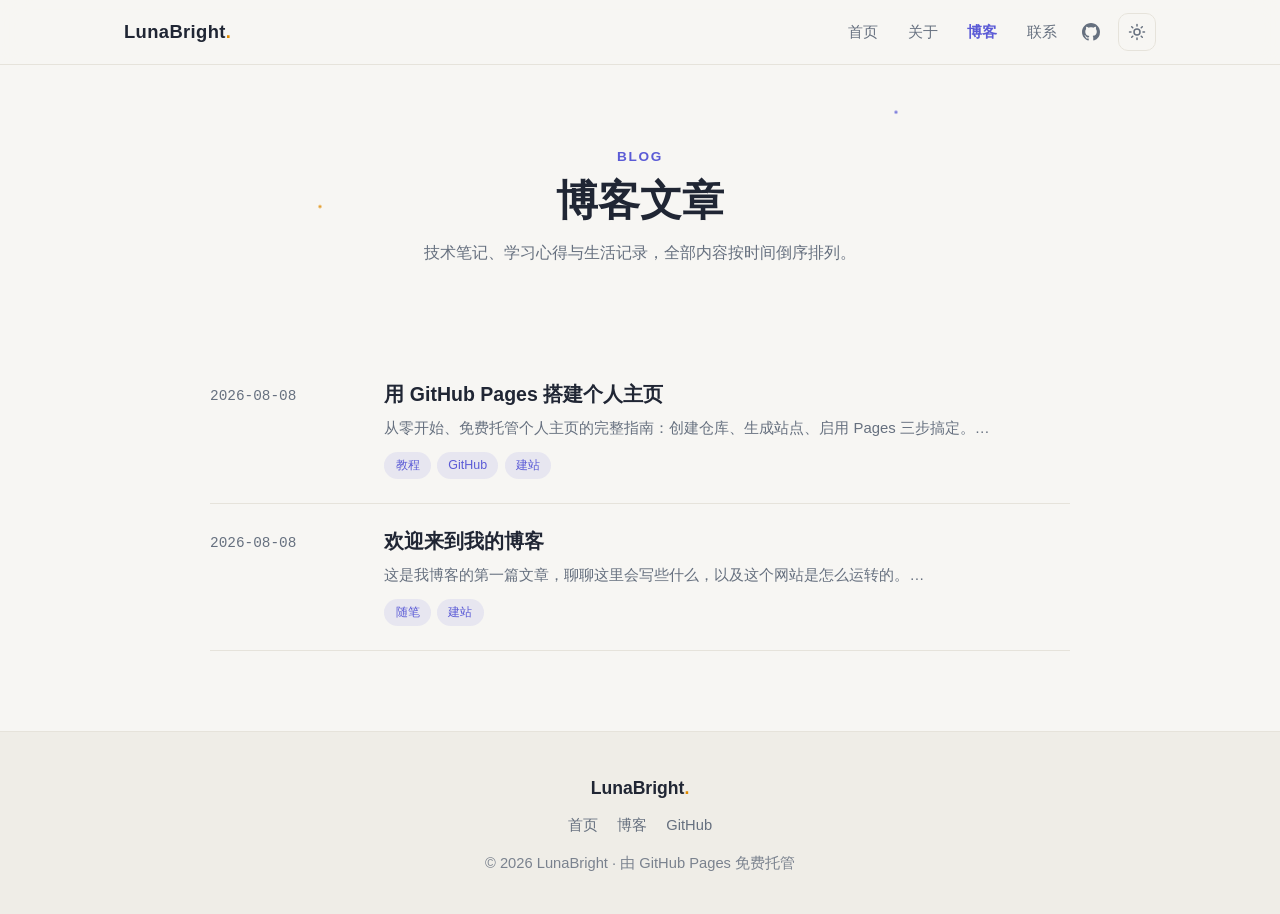
==== blog/index.html @ c41390a8 "搭建个人主页：GitHub Pages 静态站点与 Markdown 博客" ====
<!DOCTYPE html>
<html lang="zh-CN">
<head>
  <meta charset="UTF-8">
  <meta name="viewport" content="width=device-width, initial-scale=1.0">
  <title>博客 · LunaBright</title>
  <meta name="description" content="LunaBright 的博客文章列表">
  <meta property="og:title" content="博客 · LunaBright">
  <meta property="og:description" content="LunaBright 的博客文章列表">
  <meta property="og:type" content="website">
  <link rel="icon" href="../assets/favicon.svg" type="image/svg+xml">
  <link rel="alternate" type="application/atom+xml" title="订阅本站" href="../feed.xml">
  <link rel="stylesheet" href="../assets/css/style.css">
</head>
<body>
  <a class="skip-link" href="#content">跳到主要内容</a>
  <header class="site-nav">
    <nav class="nav-inner" aria-label="主导航">
      <a class="nav-logo" href="../index.html">LunaBright<span class="nav-logo-dot">.</span></a>
      <button class="nav-toggle" aria-label="打开菜单" aria-expanded="false">
        <span></span><span></span><span></span>
      </button>
      <div class="nav-links">
        <a class="nav-link" href="../index.html">首页</a>
        <a class="nav-link" href="../index.html#about">关于</a>
        <a class="nav-link active" href="../blog/index.html">博客</a>
        <a class="nav-link" href="../index.html#contact">联系</a>
        <a class="nav-link nav-icon" href="https://github.com/LunaBright" target="_blank" rel="noopener" aria-label="GitHub 主页">
          <svg viewBox="0 0 16 16" width="18" height="18" fill="currentColor" aria-hidden="true"><path d="M8 0C3.58 0 0 3.58 0 8c0 3.54 2.29 6.53 5.47 7.59.4.07.55-.17.55-.38 0-.19-.01-.82-.01-1.49-2.01.37-2.53-.49-2.69-.94-.09-.23-.48-.94-.82-1.13-.28-.15-.68-.52-.01-.53.63-.01 1.08.58 1.23.82.72 1.21 1.87.87 2.33.66.07-.52.28-.87.51-1.07-1.78-.2-3.64-.89-3.64-3.95 0-.87.31-1.59.82-2.15-.08-.2-.36-1.02.08-2.12 0 0 .67-.21 2.2.82.64-.18 1.32-.27 2-.27s1.36.09 2 .27c1.53-1.04 2.2-.82 2.2-.82.44 1.1.16 1.92.08 2.12.51.56.82 1.27.82 2.15 0 3.07-1.87 3.75-3.65 3.95.29.25.54.73.54 1.48 0 1.07-.01 1.93-.01 2.2 0 .21.15.46.55.38A8.01 8.01 0 0 0 16 8c0-4.42-3.58-8-8-8z"/></svg>
        </a>
        <button class="theme-toggle" id="theme-toggle" aria-label="切换浅色/深色主题"></button>
      </div>
    </nav>
  </header>
  <main id="content">

  <section class="page-hero">
    <div class="container">
      <p class="page-eyebrow reveal">Blog</p>
      <h1 class="page-title reveal">博客文章</h1>
      <p class="page-desc reveal">技术笔记、学习心得与生活记录，全部内容按时间倒序排列。</p>
    </div>
  </section>

  <section class="section">
    <div class="container">
      <div class="post-list">
        <article class="post-list-item reveal">
  <time class="post-list-date" datetime="2026-08-08">2026-08-08</time>
  <div class="post-list-main">
    <h2 class="post-list-title"><a href="../blog/posts/2026-08-08-github-pages-guide.html">用 GitHub Pages 搭建个人主页</a></h2>
    <p class="post-list-excerpt">从零开始、免费托管个人主页的完整指南：创建仓库、生成站点、启用 Pages 三步搞定。…</p>
    <div class="post-list-tags"><span class="tag">教程</span><span class="tag">GitHub</span><span class="tag">建站</span></div>
  </div>
</article>
<article class="post-list-item reveal">
  <time class="post-list-date" datetime="2026-08-08">2026-08-08</time>
  <div class="post-list-main">
    <h2 class="post-list-title"><a href="../blog/posts/2026-08-08-welcome.html">欢迎来到我的博客</a></h2>
    <p class="post-list-excerpt">这是我博客的第一篇文章，聊聊这里会写些什么，以及这个网站是怎么运转的。…</p>
    <div class="post-list-tags"><span class="tag">随笔</span><span class="tag">建站</span></div>
  </div>
</article>
      </div>
    </div>
  </section>

  </main>
  <footer class="site-footer">
    <div class="footer-inner">
      <p class="footer-brand">LunaBright<span class="nav-logo-dot">.</span></p>
      <p class="footer-links">
        <a href="../index.html">首页</a>
        <a href="../blog/index.html">博客</a>
        <a href="https://github.com/LunaBright" target="_blank" rel="noopener">GitHub</a>
      </p>
      <p class="footer-note">© <span id="year"></span> LunaBright · 由 GitHub Pages 免费托管</p>
    </div>
  </footer>
  <button class="to-top" id="to-top" aria-label="回到顶部">
    <svg viewBox="0 0 24 24" width="18" height="18" fill="none" stroke="currentColor" stroke-width="2.5" stroke-linecap="round" stroke-linejoin="round" aria-hidden="true"><path d="M12 19V5M5 12l7-7 7 7"/></svg>
  </button>
  <script src="../assets/js/main.js"></script>
</body>
</html>
---- assets/css/style.css ----
/* ============================================================
   LunaBright 个人主页样式
   浅色 / 深色双主题，响应式布局
   ============================================================ */

:root {
  --bg: #f7f6f3;
  --bg-soft: #efede7;
  --surface: #ffffff;
  --text: #202634;
  --muted: #66707f;
  --accent: #5b5bd6;
  --accent-soft: rgba(91, 91, 214, 0.1);
  --accent-2: #e08a00;
  --border: #e6e3db;
  --nav-bg: rgba(247, 246, 243, 0.86);
  --shadow: 0 10px 30px rgba(32, 38, 52, 0.08);
  --shadow-lg: 0 18px 44px rgba(32, 38, 52, 0.13);
  --radius: 14px;
  --nav-h: 64px;
  --font-sans: -apple-system, BlinkMacSystemFont, "Segoe UI", "PingFang SC",
    "Hiragino Sans GB", "Microsoft YaHei", "Noto Sans SC", "Helvetica Neue", Arial, sans-serif;
  --font-mono: "Cascadia Code", "JetBrains Mono", Consolas, "Courier New", monospace;
}

[data-theme="dark"] {
  --bg: #0d1120;
  --bg-soft: #141a2e;
  --surface: #171d33;
  --text: #e7eaf4;
  --muted: #98a1b6;
  --accent: #8f90f0;
  --accent-soft: rgba(143, 144, 240, 0.14);
  --accent-2: #f6b34d;
  --border: #272e47;
  --nav-bg: rgba(13, 17, 32, 0.82);
  --shadow: 0 10px 30px rgba(0, 0, 0, 0.35);
  --shadow-lg: 0 18px 44px rgba(0, 0, 0, 0.5);
}

/* ---------- 基础 ---------- */

* {
  box-sizing: border-box;
}

html {
  scroll-behavior: smooth;
}

body {
  margin: 0;
  font-family: var(--font-sans);
  font-size: 16px;
  line-height: 1.7;
  color: var(--text);
  background: var(--bg);
  -webkit-font-smoothing: antialiased;
  transition: background-color 0.3s ease, color 0.3s ease;
}

a {
  color: var(--accent);
  text-decoration: none;
}

a:hover {
  text-decoration: underline;
  text-underline-offset: 3px;
}

img {
  max-width: 100%;
}

::selection {
  background: var(--accent);
  color: #fff;
}

:focus-visible {
  outline: 2px solid var(--accent);
  outline-offset: 2px;
  border-radius: 4px;
}

.skip-link {
  position: absolute;
  left: -9999px;
  top: 0;
  z-index: 100;
  background: var(--accent);
  color: #fff;
  padding: 0.6rem 1.2rem;
  border-radius: 0 0 10px 0;
}

.skip-link:focus {
  left: 0;
}

.container {
  max-width: 1080px;
  margin: 0 auto;
  padding: 0 1.5rem;
}

.container-narrow {
  max-width: 760px;
}

/* ---------- 顶部导航 ---------- */

.site-nav {
  position: sticky;
  top: 0;
  z-index: 50;
  background: var(--nav-bg);
  -webkit-backdrop-filter: blur(14px);
  backdrop-filter: blur(14px);
  border-bottom: 1px solid var(--border);
}

.nav-inner {
  max-width: 1080px;
  margin: 0 auto;
  height: var(--nav-h);
  padding: 0 1.5rem;
  display: flex;
  align-items: center;
  justify-content: space-between;
  gap: 1rem;
}

.nav-logo {
  font-size: 1.15rem;
  font-weight: 800;
  letter-spacing: 0.02em;
  color: var(--text);
}

.nav-logo:hover {
  text-decoration: none;
}

.nav-logo-dot {
  color: var(--accent-2);
}

.nav-links {
  display: flex;
  align-items: center;
  gap: 0.35rem;
}

.nav-link {
  color: var(--muted);
  font-size: 0.95rem;
  padding: 0.45rem 0.75rem;
  border-radius: 9px;
  transition: color 0.2s ease, background-color 0.2s ease;
}

.nav-link:hover {
  color: var(--accent);
  background: var(--accent-soft);
  text-decoration: none;
}

.nav-link.active {
  color: var(--accent);
  font-weight: 600;
}

.nav-icon {
  display: inline-flex;
  align-items: center;
  justify-content: center;
  padding: 0.5rem;
}

.theme-toggle {
  display: inline-flex;
  align-items: center;
  justify-content: center;
  width: 38px;
  height: 38px;
  margin-left: 0.25rem;
  border: 1px solid var(--border);
  border-radius: 10px;
  background: transparent;
  color: var(--muted);
  cursor: pointer;
  transition: color 0.2s ease, border-color 0.2s ease, background-color 0.2s ease;
}

.theme-toggle:hover {
  color: var(--accent);
  border-color: var(--accent);
  background: var(--accent-soft);
}

.nav-toggle {
  display: none;
  flex-direction: column;
  justify-content: center;
  gap: 5px;
  width: 40px;
  height: 40px;
  padding: 8px;
  border: 1px solid var(--border);
  border-radius: 10px;
  background: transparent;
  cursor: pointer;
}

.nav-toggle span {
  display: block;
  height: 2px;
  width: 100%;
  border-radius: 2px;
  background: var(--text);
  transition: transform 0.25s ease, opacity 0.25s ease;
}

/* ---------- 英雄区 ---------- */

.hero {
  position: relative;
  text-align: center;
  padding: clamp(5rem, 13vh, 8.5rem) 1.5rem clamp(3rem, 7vh, 4.5rem);
  overflow: hidden;
  background:
    radial-gradient(2px 2px at 18% 32%, var(--accent-2), transparent 120%),
    radial-gradient(2px 2px at 82% 22%, var(--accent), transparent 120%),
    radial-gradient(1.5px 1.5px at 68% 68%, var(--accent), transparent 120%),
    radial-gradient(1.5px 1.5px at 30% 72%, var(--accent-2), transparent 120%),
    radial-gradient(1.5px 1.5px at 50% 18%, var(--accent), transparent 120%),
    var(--bg);
}

.hero::after {
  content: "";
  position: absolute;
  left: 50%;
  bottom: -130px;
  width: 460px;
  height: 460px;
  transform: translateX(-50%);
  border-radius: 50%;
  background: radial-gradient(circle, var(--accent-soft), transparent 70%);
  pointer-events: none;
}

.hero-inner {
  position: relative;
  z-index: 1;
  max-width: 720px;
  margin: 0 auto;
}

.avatar {
  width: 104px;
  height: 104px;
  margin: 0 auto 1.6rem;
  display: flex;
  align-items: center;
  justify-content: center;
  font-size: 2.3rem;
  font-weight: 800;
  letter-spacing: 0.04em;
  color: #fff;
  border-radius: 50%;
  background: linear-gradient(135deg, var(--accent), var(--accent-2));
  box-shadow: 0 0 0 6px var(--surface), 0 18px 42px rgba(91, 91, 214, 0.35);
  user-select: none;
}

.hero-greet {
  margin: 0 0 0.4rem;
  color: var(--muted);
  font-size: 1.05rem;
}

.hero-name {
  margin: 0 0 0.7rem;
  font-size: clamp(2.3rem, 6vw, 3.5rem);
  line-height: 1.15;
  letter-spacing: 0.01em;
}

.gradient-text {
  background: linear-gradient(120deg, var(--accent), var(--accent-2));
  -webkit-background-clip: text;
  background-clip: text;
  color: transparent;
}

.hero-tagline {
  margin: 0 0 0.9rem;
  font-size: 1.15rem;
  font-weight: 600;
  color: var(--text);
}

.hero-desc {
  margin: 0 auto 2rem;
  max-width: 560px;
  color: var(--muted);
  font-size: 1rem;
}

.hero-actions {
  display: flex;
  flex-wrap: wrap;
  justify-content: center;
  gap: 0.8rem;
}

/* ---------- 按钮 ---------- */

.btn {
  display: inline-flex;
  align-items: center;
  justify-content: center;
  padding: 0.72rem 1.5rem;
  border-radius: 999px;
  font-size: 0.98rem;
  font-weight: 600;
  transition: transform 0.18s ease, box-shadow 0.18s ease, background-color 0.18s ease;
}

.btn:hover {
  text-decoration: none;
  transform: translateY(-2px);
}

.btn-primary {
  background: var(--accent);
  color: #fff;
  box-shadow: 0 8px 20px rgba(91, 91, 214, 0.3);
}

.btn-primary:hover {
  box-shadow: 0 12px 26px rgba(91, 91, 214, 0.42);
}

.btn-outline {
  border: 1.5px solid var(--border);
  color: var(--text);
  background: var(--surface);
}

.btn-outline:hover {
  border-color: var(--accent);
  color: var(--accent);
}

/* ---------- 区块 ---------- */

.section {
  padding: clamp(3.2rem, 8vw, 5rem) 1.5rem;
}

.section-soft {
  background: var(--bg-soft);
  border-top: 1px solid var(--border);
  border-bottom: 1px solid var(--border);
}

.section-title {
  margin: 0 0 2rem;
  font-size: clamp(1.45rem, 3vw, 1.75rem);
  letter-spacing: 0.01em;
}

.section-mark {
  margin-left: 0.5rem;
  color: var(--accent);
  font-weight: 400;
  opacity: 0.65;
}

.section-head {
  display: flex;
  align-items: baseline;
  justify-content: space-between;
  gap: 1rem;
  flex-wrap: wrap;
  margin-bottom: 2rem;
}

.section-head .section-title {
  margin-bottom: 0;
}

.section-more {
  color: var(--accent);
  font-size: 0.95rem;
  font-weight: 600;
  white-space: nowrap;
}

/* ---------- 关于我 ---------- */

.about-grid {
  display: grid;
  grid-template-columns: 1.6fr 1fr;
  gap: 2rem;
  align-items: start;
}

.about-text p {
  margin: 0 0 1rem;
  color: var(--text);
}

.about-edit-tip {
  display: inline-block;
  margin-top: 0.4rem;
  padding: 0.7rem 1rem;
  border-radius: 10px;
  background: var(--accent-soft);
  color: var(--accent);
  font-size: 0.9rem;
}

.about-edit-tip code {
  font-family: var(--font-mono);
  font-size: 0.86em;
}

.about-card {
  background: var(--surface);
  border: 1px solid var(--border);
  border-radius: var(--radius);
  padding: 1.5rem 1.6rem;
  box-shadow: var(--shadow);
}

.about-card h3 {
  margin: 0 0 1rem;
  font-size: 1.05rem;
}

.about-card ul {
  list-style: none;
  margin: 0;
  padding: 0;
}

.about-card li {
  display: flex;
  justify-content: space-between;
  gap: 1rem;
  padding: 0.55rem 0;
  border-bottom: 1px dashed var(--border);
  font-size: 0.94rem;
}

.about-card li:last-child {
  border-bottom: none;
}

.about-card span {
  color: var(--muted);
  flex-shrink: 0;
}

.about-card b {
  text-align: right;
  font-weight: 600;
  word-break: break-all;
}

/* ---------- 技能标签 ---------- */

.chips {
  display: flex;
  flex-wrap: wrap;
  gap: 0.65rem;
}

.chip {
  display: inline-flex;
  align-items: center;
  padding: 0.45rem 1rem;
  border-radius: 999px;
  background: var(--surface);
  border: 1px solid var(--border);
  color: var(--text);
  font-size: 0.92rem;
  font-weight: 500;
  box-shadow: var(--shadow);
  transition: transform 0.18s ease, border-color 0.18s ease, color 0.18s ease;
}

.chip:hover {
  transform: translateY(-2px);
  border-color: var(--accent);
  color: var(--accent);
}

/* ---------- 博客卡片 ---------- */

.post-grid {
  display: grid;
  grid-template-columns: repeat(auto-fill, minmax(290px, 1fr));
  gap: 1.25rem;
}

.post-card {
  background: var(--surface);
  border: 1px solid var(--border);
  border-radius: var(--radius);
  box-shadow: var(--shadow);
  transition: transform 0.2s ease, box-shadow 0.2s ease;
}

.post-card:hover {
  transform: translateY(-4px);
  box-shadow: var(--shadow-lg);
}

.post-card-link {
  display: block;
  padding: 1.5rem 1.5rem 1.35rem;
  color: var(--text);
  height: 100%;
}

.post-card-link:hover {
  text-decoration: none;
}

.post-card-meta {
  display: flex;
  gap: 0.5rem;
  color: var(--muted);
  font-size: 0.84rem;
  margin-bottom: 0.7rem;
}

.post-card-title {
  margin: 0 0 0.6rem;
  font-size: 1.18rem;
  line-height: 1.45;
  transition: color 0.2s ease;
}

.post-card-link:hover .post-card-title {
  color: var(--accent);
}

.post-card-excerpt {
  margin: 0 0 1rem;
  color: var(--muted);
  font-size: 0.92rem;
  line-height: 1.7;
  display: -webkit-box;
  -webkit-line-clamp: 3;
  -webkit-box-orient: vertical;
  overflow: hidden;
}

.post-card-tags {
  display: flex;
  flex-wrap: wrap;
  gap: 0.4rem;
}

.tag {
  display: inline-block;
  padding: 0.18rem 0.7rem;
  border-radius: 999px;
  background: var(--accent-soft);
  color: var(--accent);
  font-size: 0.78rem;
  font-weight: 500;
}

/* ---------- 博客列表页 ---------- */

.page-hero {
  padding: clamp(3.2rem, 9vh, 5rem) 1.5rem 2.2rem;
  text-align: center;
  background:
    radial-gradient(2px 2px at 70% 20%, var(--accent), transparent 120%),
    radial-gradient(2px 2px at 25% 60%, var(--accent-2), transparent 120%),
    var(--bg);
}

.page-eyebrow {
  margin: 0 0 0.5rem;
  color: var(--accent);
  font-size: 0.85rem;
  font-weight: 700;
  letter-spacing: 0.12em;
  text-transform: uppercase;
}

.page-title {
  margin: 0 0 0.8rem;
  font-size: clamp(1.9rem, 5vw, 2.6rem);
  line-height: 1.2;
}

.page-desc {
  margin: 0 auto;
  max-width: 560px;
  color: var(--muted);
}

.post-list {
  max-width: 860px;
  margin: 0 auto;
}

.post-list-item {
  display: grid;
  grid-template-columns: 9.5rem 1fr;
  gap: 1.4rem;
  padding: 1.5rem 0;
  border-bottom: 1px solid var(--border);
}

.post-list-item:first-child {
  padding-top: 0;
}

.post-list-date {
  color: var(--muted);
  font-size: 0.9rem;
  font-family: var(--font-mono);
  padding-top: 0.15rem;
  white-space: nowrap;
}

.post-list-main {
  min-width: 0;
}

.post-list-title {
  margin: 0 0 0.45rem;
  font-size: 1.22rem;
  line-height: 1.4;
}

.post-list-main a {
  color: var(--text);
}

.post-list-main a:hover {
  color: var(--accent);
}

.post-list-excerpt {
  margin: 0 0 0.7rem;
  color: var(--muted);
  font-size: 0.93rem;
}

.post-list-tags {
  display: flex;
  flex-wrap: wrap;
  gap: 0.4rem;
}

/* ---------- 文章页 ---------- */

.post {
  padding: clamp(2.5rem, 7vw, 4rem) 1.5rem 3.5rem;
}

.post-header {
  margin-bottom: 2.2rem;
}

.post-header .page-eyebrow a {
  color: var(--muted);
  font-weight: 500;
  letter-spacing: 0;
  text-transform: none;
}

.post-header .page-eyebrow a:hover {
  color: var(--accent);
}

.post-title {
  margin: 0.4rem 0 1rem;
  font-size: clamp(1.7rem, 4.5vw, 2.3rem);
  line-height: 1.3;
}

.post-meta {
  display: flex;
  flex-wrap: wrap;
  align-items: center;
  gap: 0.55rem;
  color: var(--muted);
  font-size: 0.9rem;
}

.post-meta time {
  font-family: var(--font-mono);
}

.prose {
  font-size: 1.05rem;
  line-height: 1.95;
}

.prose h2 {
  margin: 2.3em 0 0.9em;
  font-size: 1.45rem;
  padding-bottom: 0.45em;
  border-bottom: 1px solid var(--border);
}

.prose h3 {
  margin: 1.9em 0 0.7em;
  font-size: 1.22rem;
}

.prose h4 {
  margin: 1.6em 0 0.6em;
  font-size: 1.08rem;
}

.prose p {
  margin: 1.1em 0;
}

.prose a {
  text-decoration: underline;
  text-underline-offset: 3px;
}

.prose code {
  font-family: var(--font-mono);
  font-size: 0.9em;
  background: var(--bg-soft);
  border: 1px solid var(--border);
  padding: 0.12em 0.42em;
  border-radius: 6px;
}

.prose pre {
  background: #0e1322;
  color: #dce3f5;
  padding: 1.15rem 1.35rem;
  border-radius: 12px;
  overflow-x: auto;
  margin: 1.5em 0;
  line-height: 1.7;
  box-shadow: var(--shadow);
}

.prose pre code {
  background: none;
  border: none;
  padding: 0;
  font-size: 0.9em;
  color: inherit;
}

.prose blockquote {
  margin: 1.5em 0;
  padding: 0.85rem 1.25rem;
  border-left: 3px solid var(--accent);
  border-radius: 0 10px 10px 0;
  background: var(--bg-soft);
  color: var(--muted);
}

.prose blockquote p {
  margin: 0.4em 0;
}

.prose ul,
.prose ol {
  margin: 1em 0;
  padding-left: 1.5rem;
}

.prose li {
  margin: 0.4em 0;
}

.prose img {
  border-radius: 12px;
  box-shadow: var(--shadow);
}

.prose hr {
  border: none;
  border-top: 1px solid var(--border);
  margin: 2.4em 0;
}

.post-pager {
  display: flex;
  justify-content: space-between;
  gap: 1.5rem;
  margin-top: 3.2rem;
  padding-top: 1.6rem;
  border-top: 1px solid var(--border);
}

.post-pager a {
  max-width: 45%;
  font-size: 0.94rem;
  color: var(--muted);
  line-height: 1.5;
}

.post-pager a:hover {
  color: var(--accent);
  text-decoration: none;
}

.post-pager .pager-label {
  display: block;
  font-size: 0.78rem;
  font-weight: 700;
  letter-spacing: 0.1em;
  text-transform: uppercase;
  color: var(--accent);
  margin-bottom: 0.25rem;
}

.post-pager .pager-next {
  text-align: right;
}

/* ---------- 联系 ---------- */

.contact-desc {
  margin: -0.5rem 0 1.8rem;
  color: var(--muted);
}

.contact-links {
  display: flex;
  flex-wrap: wrap;
  gap: 1rem;
}

.contact-card {
  display: inline-flex;
  align-items: center;
  gap: 0.6rem;
  padding: 1rem 1.4rem;
  background: var(--surface);
  border: 1px solid var(--border);
  border-radius: var(--radius);
  color: var(--text);
  font-size: 0.98rem;
  box-shadow: var(--shadow);
  transition: transform 0.18s ease, border-color 0.18s ease, box-shadow 0.18s ease;
}

.contact-card:hover {
  transform: translateY(-3px);
  border-color: var(--accent);
  color: var(--accent);
  text-decoration: none;
  box-shadow: var(--shadow-lg);
}

/* ---------- 页脚 ---------- */

.site-footer {
  border-top: 1px solid var(--border);
  background: var(--bg-soft);
  padding: 2.6rem 1.5rem 2.4rem;
}

.footer-inner {
  max-width: 1080px;
  margin: 0 auto;
  text-align: center;
  color: var(--muted);
  font-size: 0.92rem;
}

.footer-brand {
  margin: 0 0 0.6rem;
  color: var(--text);
  font-size: 1.1rem;
  font-weight: 800;
}

.footer-links {
  display: flex;
  justify-content: center;
  gap: 1.2rem;
  margin: 0 0 0.8rem;
}

.footer-links a {
  color: var(--muted);
}

.footer-links a:hover {
  color: var(--accent);
}

.footer-note {
  margin: 0;
  opacity: 0.85;
}

/* ---------- 回到顶部 ---------- */

.to-top {
  position: fixed;
  right: 1.5rem;
  bottom: 1.5rem;
  width: 44px;
  height: 44px;
  border: 1px solid var(--border);
  border-radius: 50%;
  background: var(--surface);
  color: var(--muted);
  cursor: pointer;
  display: flex;
  align-items: center;
  justify-content: center;
  box-shadow: var(--shadow);
  opacity: 0;
  pointer-events: none;
  transform: translateY(10px);
  transition: opacity 0.25s ease, transform 0.25s ease, color 0.2s ease;
}

.to-top.show {
  opacity: 1;
  pointer-events: auto;
  transform: translateY(0);
}

.to-top:hover {
  color: var(--accent);
  border-color: var(--accent);
}

/* ---------- 滚动显现 ---------- */

html.js .reveal {
  opacity: 0;
  transform: translateY(18px);
  transition: opacity 0.55s ease, transform 0.55s ease;
}

html.js .reveal.visible {
  opacity: 1;
  transform: translateY(0);
}

/* ---------- 响应式 ---------- */

@media (max-width: 860px) {
  .about-grid {
    grid-template-columns: 1fr;
  }

  .post-list-item {
    grid-template-columns: 1fr;
    gap: 0.35rem;
  }

  .post-list-date {
    padding-top: 0;
  }
}

@media (max-width: 760px) {
  .nav-toggle {
    display: flex;
  }

  .nav-links {
    display: none;
    position: absolute;
    top: var(--nav-h);
    left: 0;
    right: 0;
    flex-direction: column;
    align-items: stretch;
    gap: 0.2rem;
    background: var(--surface);
    border-bottom: 1px solid var(--border);
    padding: 0.8rem 1.25rem 1.25rem;
    box-shadow: var(--shadow-lg);
  }

  .nav-links.open {
    display: flex;
  }

  .nav-link,
  .nav-icon,
  .theme-toggle {
    justify-content: flex-start;
    margin: 0;
    width: 100%;
    height: auto;
    padding: 0.7rem 0.8rem;
  }

  .theme-toggle {
    margin-top: 0.5rem;
    border: 1px solid var(--border);
  }

  .hero-actions .btn {
    flex: 1 1 100%;
  }

  .post-pager {
    flex-direction: column;
  }

  .post-pager a {
    max-width: 100%;
  }

  .post-pager .pager-next {
    text-align: left;
  }
}

/* ---------- 无障碍：减弱动效 ---------- */

@media (prefers-reduced-motion: reduce) {
  html {
    scroll-behavior: auto;
  }

  *,
  *::before,
  *::after {
    animation-duration: 0.01ms !important;
    transition-duration: 0.01ms !important;
  }

  html.js .reveal {
    opacity: 1;
    transform: none;
  }
}
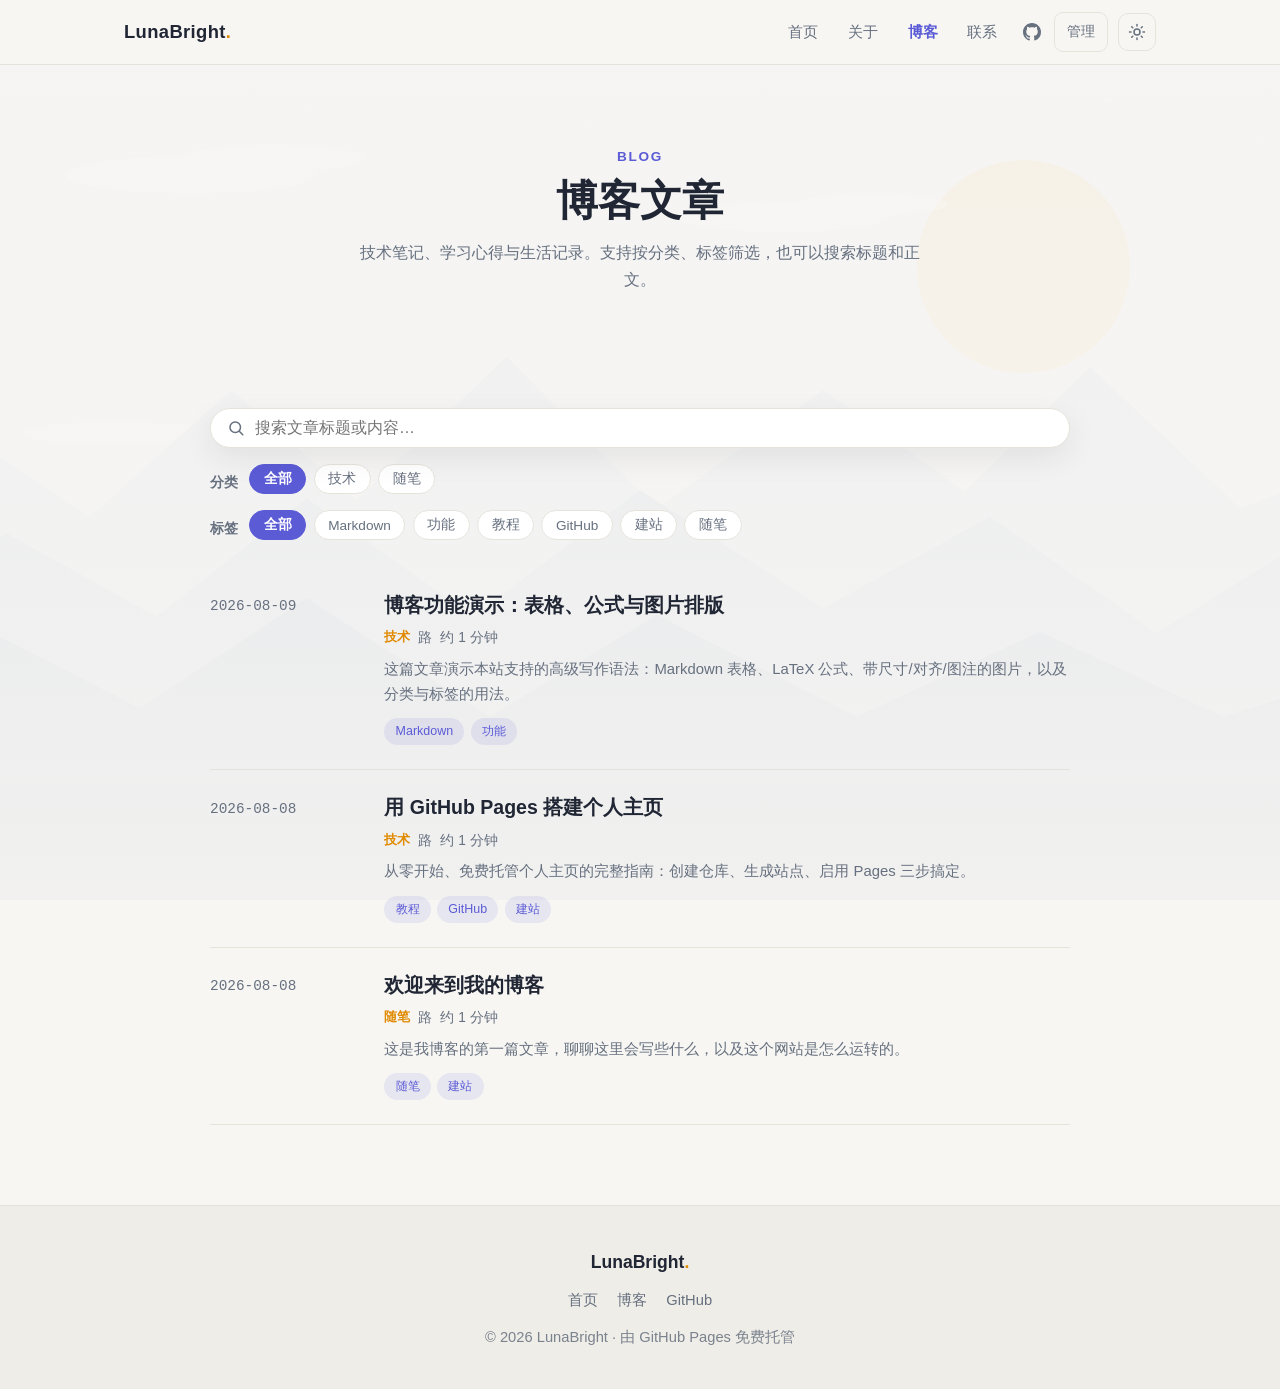
==== commit a4726eff: "升级个人主页：网页端 CMS 写作、全文搜索、分类标签、在线更换背景/头像、公式与图片排版" ====
--- a/blog/index.html
+++ b/blog/index.html
@@ -4,15 +4,17 @@
   <meta charset="UTF-8">
   <meta name="viewport" content="width=device-width, initial-scale=1.0">
   <title>博客 · LunaBright</title>
-  <meta name="description" content="LunaBright 的博客文章列表">
+  <meta name="description" content="LunaBright 的个人主页：技术笔记、学习心得与生活记录：博客文章列表">
   <meta property="og:title" content="博客 · LunaBright">
-  <meta property="og:description" content="LunaBright 的博客文章列表">
+  <meta property="og:description" content="LunaBright 的个人主页：技术笔记、学习心得与生活记录：博客文章列表">
   <meta property="og:type" content="website">
   <link rel="icon" href="../assets/favicon.svg" type="image/svg+xml">
   <link rel="alternate" type="application/atom+xml" title="订阅本站" href="../feed.xml">
   <link rel="stylesheet" href="../assets/css/style.css">
+  
 </head>
 <body>
+  <div class="site-bg" role="presentation" style="background-image:url('/assets/images/background.svg')"></div>
   <a class="skip-link" href="#content">跳到主要内容</a>
   <header class="site-nav">
     <nav class="nav-inner" aria-label="主导航">
@@ -28,43 +30,87 @@
         <a class="nav-link nav-icon" href="https://github.com/LunaBright" target="_blank" rel="noopener" aria-label="GitHub 主页">
           <svg viewBox="0 0 16 16" width="18" height="18" fill="currentColor" aria-hidden="true"><path d="M8 0C3.58 0 0 3.58 0 8c0 3.54 2.29 6.53 5.47 7.59.4.07.55-.17.55-.38 0-.19-.01-.82-.01-1.49-2.01.37-2.53-.49-2.69-.94-.09-.23-.48-.94-.82-1.13-.28-.15-.68-.52-.01-.53.63-.01 1.08.58 1.23.82.72 1.21 1.87.87 2.33.66.07-.52.28-.87.51-1.07-1.78-.2-3.64-.89-3.64-3.95 0-.87.31-1.59.82-2.15-.08-.2-.36-1.02.08-2.12 0 0 .67-.21 2.2.82.64-.18 1.32-.27 2-.27s1.36.09 2 .27c1.53-1.04 2.2-.82 2.2-.82.44 1.1.16 1.92.08 2.12.51.56.82 1.27.82 2.15 0 3.07-1.87 3.75-3.65 3.95.29.25.54.73.54 1.48 0 1.07-.01 1.93-.01 2.2 0 .21.15.46.55.38A8.01 8.01 0 0 0 16 8c0-4.42-3.58-8-8-8z"/></svg>
         </a>
+        <a class="nav-link admin-link" href="https://app.pagescms.org/LunaBright/LunaBright.github.io" target="_blank" rel="noopener" title="打开后台管理">管理</a>
         <button class="theme-toggle" id="theme-toggle" aria-label="切换浅色/深色主题"></button>
       </div>
     </nav>
   </header>
   <main id="content">
-
   <section class="page-hero">
     <div class="container">
       <p class="page-eyebrow reveal">Blog</p>
       <h1 class="page-title reveal">博客文章</h1>
-      <p class="page-desc reveal">技术笔记、学习心得与生活记录，全部内容按时间倒序排列。</p>
+      <p class="page-desc reveal">技术笔记、学习心得与生活记录。支持按分类、标签筛选，也可以搜索标题和正文。</p>
     </div>
   </section>
 
   <section class="section">
     <div class="container">
-      <div class="post-list">
-        <article class="post-list-item reveal">
+      <div class="blog-toolbar reveal">
+        <div class="search-box">
+          <svg viewBox="0 0 24 24" width="18" height="18" fill="none" stroke="currentColor" stroke-width="2" stroke-linecap="round" aria-hidden="true"><circle cx="11" cy="11" r="7"/><path d="M21 21l-4.3-4.3"/></svg>
+          <input type="search" id="blog-search" placeholder="搜索文章标题或内容…" autocomplete="off">
+          <button class="search-clear" id="search-clear" type="button" aria-label="清空搜索">×</button>
+        </div>
+        <div class="filter-group">
+          <span class="filter-label">分类</span>
+          <div class="filter-chips" id="category-filters">
+            <button class="filter-chip active" type="button" data-filter="category" data-value="">全部</button>
+<button class="filter-chip" type="button" data-filter="category" data-value="技术">技术</button>
+<button class="filter-chip" type="button" data-filter="category" data-value="随笔">随笔</button>
+          </div>
+        </div>
+        <div class="filter-group">
+          <span class="filter-label">标签</span>
+          <div class="filter-chips" id="tag-filters">
+            <button class="filter-chip active" type="button" data-filter="tag" data-value="">全部</button>
+<button class="filter-chip" type="button" data-filter="tag" data-value="Markdown">Markdown</button>
+<button class="filter-chip" type="button" data-filter="tag" data-value="功能">功能</button>
+<button class="filter-chip" type="button" data-filter="tag" data-value="教程">教程</button>
+<button class="filter-chip" type="button" data-filter="tag" data-value="GitHub">GitHub</button>
+<button class="filter-chip" type="button" data-filter="tag" data-value="建站">建站</button>
+<button class="filter-chip" type="button" data-filter="tag" data-value="随笔">随笔</button>
+          </div>
+        </div>
+        <p class="search-status" id="search-status"></p>
+      </div>
+      <div class="post-list" id="post-list">
+        <article class="post-list-item reveal" data-category="技术" data-tags="Markdown,功能" data-title="博客功能演示：表格、公式与图片排版" data-excerpt="这篇文章演示本站支持的高级写作语法：Markdown 表格、LaTeX 公式、带尺寸/对齐/图注的图片，以及分类与标签的用法。">
+  <time class="post-list-date" datetime="2026-08-09">2026-08-09</time>
+  <div class="post-list-main">
+    <h2 class="post-list-title"><a href="../blog/posts/2026-08-09-blog-features.html">博客功能演示：表格、公式与图片排版</a></h2>
+    <p class="post-list-meta"><span class="post-list-category">技术</span><span>路</span><span>约 1 分钟</span></p>
+    <p class="post-list-excerpt">这篇文章演示本站支持的高级写作语法：Markdown 表格、LaTeX 公式、带尺寸/对齐/图注的图片，以及分类与标签的用法。</p>
+    <div class="post-list-tags"><span class="tag">Markdown</span><span class="tag">功能</span></div>
+  </div>
+</article>
+<article class="post-list-item reveal" data-category="技术" data-tags="教程,GitHub,建站" data-title="用 GitHub Pages 搭建个人主页" data-excerpt="从零开始、免费托管个人主页的完整指南：创建仓库、生成站点、启用 Pages 三步搞定。">
   <time class="post-list-date" datetime="2026-08-08">2026-08-08</time>
   <div class="post-list-main">
     <h2 class="post-list-title"><a href="../blog/posts/2026-08-08-github-pages-guide.html">用 GitHub Pages 搭建个人主页</a></h2>
-    <p class="post-list-excerpt">从零开始、免费托管个人主页的完整指南：创建仓库、生成站点、启用 Pages 三步搞定。…</p>
+    <p class="post-list-meta"><span class="post-list-category">技术</span><span>路</span><span>约 1 分钟</span></p>
+    <p class="post-list-excerpt">从零开始、免费托管个人主页的完整指南：创建仓库、生成站点、启用 Pages 三步搞定。</p>
     <div class="post-list-tags"><span class="tag">教程</span><span class="tag">GitHub</span><span class="tag">建站</span></div>
   </div>
 </article>
-<article class="post-list-item reveal">
+<article class="post-list-item reveal" data-category="随笔" data-tags="随笔,建站" data-title="欢迎来到我的博客" data-excerpt="这是我博客的第一篇文章，聊聊这里会写些什么，以及这个网站是怎么运转的。">
   <time class="post-list-date" datetime="2026-08-08">2026-08-08</time>
   <div class="post-list-main">
     <h2 class="post-list-title"><a href="../blog/posts/2026-08-08-welcome.html">欢迎来到我的博客</a></h2>
-    <p class="post-list-excerpt">这是我博客的第一篇文章，聊聊这里会写些什么，以及这个网站是怎么运转的。…</p>
+    <p class="post-list-meta"><span class="post-list-category">随笔</span><span>路</span><span>约 1 分钟</span></p>
+    <p class="post-list-excerpt">这是我博客的第一篇文章，聊聊这里会写些什么，以及这个网站是怎么运转的。</p>
     <div class="post-list-tags"><span class="tag">随笔</span><span class="tag">建站</span></div>
   </div>
 </article>
       </div>
+      <div class="search-empty" id="search-empty" hidden>
+        <p>没有找到符合条件的文章，换个关键词或筛选条件试试？</p>
+      </div>
     </div>
   </section>
 
+  <script type="application/json" id="search-index">[{"title": "博客功能演示：表格、公式与图片排版", "url": "posts/2026-08-09-blog-features.html", "date": "2026-08-09", "category": "技术", "tags": ["Markdown", "功能"], "excerpt": "这篇文章演示本站支持的高级写作语法：Markdown 表格、LaTeX 公式、带尺寸/对齐/图注的图片，以及分类与标签的用法。", "content": "这篇文章用来演示本站博客支持的各种写作语法，方便你在后台写文章时直接参考。 Markdown 表格 表格用竖线语法书写，第一行是表头，第二行是分隔线： 功能 语法 示例 表格 | 列 | 列 | 本表格 公式 $...$ $E=mc^2$ 图片 见下文 粗体 文字 加粗 LaTeX 公式 行内公式用单个美元符号包裹：质能方程 $E=mc^2$，勾股定理 $a^2 + b^2 = c^2$。 块级公式用两个美元符号： $$ \\int_{-\\infty}^{+\\infty} e^{-x^2}\\,dx = \\sqrt{\\pi} $$ 图片排版 普通图片直接写： 需要控制大小、对齐和添加图注时，用扩展语法（顺序可调，用逗号分隔）： 这是本站默认背景图，可在后台「站点设置」中更换 也可以左对齐、缩小显示： 左对齐示例 分类与标签 每篇文章可以设置一个 分类 （默认提供：技术 / 生活 / 随笔）和任意多个 标签 。博客页顶部可以按分类、标签筛选，也可以用右上角的搜索框搜索标题和正文。 提示：图片尺寸支持百分比或像素值，例如 width:320px ；对齐支持 left / center / right 。"}, {"title": "用 GitHub Pages 搭建个人主页", "url": "posts/2026-08-08-github-pages-guide.html", "date": "2026-08-08", "category": "技术", "tags": ["教程", "GitHub", "建站"], "excerpt": "从零开始、免费托管个人主页的完整指南：创建仓库、生成站点、启用 Pages 三步搞定。", "content": "GitHub Pages 是 GitHub 提供的 免费静态网站托管服务 。这篇文章记录我搭建这个主页的完整过程，也方便你参考。 第一步：创建仓库 个人主页的仓库名必须和你的 GitHub 用户名一致，格式是 用户名.github.io 。 # 例如用户名为 LunaBright # 仓库名就是 LunaBright.github.io 第二步：准备网站文件 本站点的结构如下： . ├── index.html # 首页（由 build.py 自动更新“最新文章”） ├── blog/ # 博客列表与文章页（自动生成） ├── posts/ # 文章源文件，写 Markdown 的地方 ├── pages/ # 页面内容模板 ├── templates/ # 页头 / 页脚共享模板 ├── assets/ # 样式、脚本、图标 └── build.py # 站点生成器 写完文章后，运行生成器即可： python build.py 第三步：启用 GitHub Pages 进入仓库的 Settings → Pages Source 选择 Deploy from a branch Branch 选择 main ，目录选择 / (root) 点击 Save ，稍等一分钟即可访问 访问地址就是 https://用户名.github.io 。 几个实用提示 仓库里的 .nojekyll 空文件可以跳过 Jekyll 构建，纯静态页面部署更快 文章更新后记得先运行 python build.py 再推送 想换域名？在仓库 Settings 的 Custom domain 里配置，并添加一条 CNAME 解析即可 以上就是搭建的全部过程。如果你也在折腾自己的小站，欢迎和我交流！✌️"}, {"title": "欢迎来到我的博客", "url": "posts/2026-08-08-welcome.html", "date": "2026-08-08", "category": "随笔", "tags": ["随笔", "建站"], "excerpt": "这是我博客的第一篇文章，聊聊这里会写些什么，以及这个网站是怎么运转的。", "content": "欢迎来到我的小站！🎉 这是我搭建个人主页后写下的第一篇文章。之后我会在这里分享： 技术笔记：Python、Web 开发、Git 等 学习心得：读书、课程、项目复盘 生活记录：一些值得记住的瞬间 这个网站是怎么工作的？ 这个站点是 纯静态网站 ，通过 build.py 把 Markdown 文章转换成 HTML 页面，再托管在 GitHub Pages 上，完全免费、不需要服务器。 如果你对搭建过程感兴趣，可以看看我写的《用 GitHub Pages 搭建个人主页》。 如何发布一篇新文章？ 步骤非常简单： 在 posts/ 目录下新建一个 Markdown 文件 在文件开头写上标题、日期和标签 运行 python build.py 生成页面 用 git push 推送到 GitHub 代码块长这样： python build.py 写起来只需要会 Markdown 就行，非常轻量。我们下一篇见！👋"}]</script>
+  <script src="../assets/js/search.js" defer></script>
   </main>
   <footer class="site-footer">
     <div class="footer-inner">
@@ -83,4 +129,3 @@
   <script src="../assets/js/main.js"></script>
 </body>
 </html>
-
--- a/assets/css/style.css
+++ b/assets/css/style.css
@@ -109,6 +109,43 @@
   max-width: 760px;
 }
 
+/* ---------- 全站背景图 ---------- */
+
+.site-bg {
+  position: fixed;
+  inset: 0;
+  z-index: -1;
+  background-size: cover;
+  background-position: center;
+  background-repeat: no-repeat;
+  transition: filter 0.3s ease;
+}
+
+.site-bg::before {
+  content: "";
+  position: absolute;
+  inset: 0;
+  background: linear-gradient(
+    180deg,
+    rgba(247, 246, 243, 0.78),
+    rgba(247, 246, 243, 0.9) 58%,
+    rgba(247, 246, 243, 0.97)
+  );
+}
+
+[data-theme="dark"] .site-bg {
+  filter: brightness(0.5) saturate(0.85);
+}
+
+[data-theme="dark"] .site-bg::before {
+  background: linear-gradient(
+    180deg,
+    rgba(13, 17, 32, 0.82),
+    rgba(13, 17, 32, 0.92) 58%,
+    rgba(13, 17, 32, 0.98)
+  );
+}
+
 /* ---------- 顶部导航 ---------- */
 
 .site-nav {
@@ -223,6 +260,17 @@
   transition: transform 0.25s ease, opacity 0.25s ease;
 }
 
+/* ---------- 管理入口 ---------- */
+
+.admin-link {
+  font-size: 0.88rem;
+  border: 1px solid var(--border);
+}
+
+.admin-link:hover {
+  border-color: var(--accent);
+}
+
 /* ---------- 英雄区 ---------- */
 
 .hero {
@@ -230,13 +278,6 @@
   text-align: center;
   padding: clamp(5rem, 13vh, 8.5rem) 1.5rem clamp(3rem, 7vh, 4.5rem);
   overflow: hidden;
-  background:
-    radial-gradient(2px 2px at 18% 32%, var(--accent-2), transparent 120%),
-    radial-gradient(2px 2px at 82% 22%, var(--accent), transparent 120%),
-    radial-gradient(1.5px 1.5px at 68% 68%, var(--accent), transparent 120%),
-    radial-gradient(1.5px 1.5px at 30% 72%, var(--accent-2), transparent 120%),
-    radial-gradient(1.5px 1.5px at 50% 18%, var(--accent), transparent 120%),
-    var(--bg);
 }
 
 .hero::after {
@@ -263,15 +304,9 @@
   width: 104px;
   height: 104px;
   margin: 0 auto 1.6rem;
-  display: flex;
-  align-items: center;
-  justify-content: center;
-  font-size: 2.3rem;
-  font-weight: 800;
-  letter-spacing: 0.04em;
-  color: #fff;
+  display: block;
+  object-fit: cover;
   border-radius: 50%;
-  background: linear-gradient(135deg, var(--accent), var(--accent-2));
   box-shadow: 0 0 0 6px var(--surface), 0 18px 42px rgba(91, 91, 214, 0.35);
   user-select: none;
 }
@@ -501,6 +536,49 @@
   color: var(--accent);
 }
 
+/* ---------- 文章分类 / 封面 ---------- */
+
+.post-card-category,
+.post-list-category,
+.post-category {
+  color: var(--accent-2);
+  font-weight: 600;
+  font-size: 0.84rem;
+}
+
+.post-list-meta {
+  display: flex;
+  flex-wrap: wrap;
+  gap: 0.5rem;
+  margin: 0 0 0.45rem;
+  color: var(--muted);
+  font-size: 0.86rem;
+}
+
+.post-cover {
+  margin: -1.5rem -1.5rem 1.1rem;
+  border-radius: var(--radius) var(--radius) 0 0;
+  overflow: hidden;
+}
+
+.post-cover img {
+  width: 100%;
+  max-height: 260px;
+  object-fit: cover;
+  display: block;
+}
+
+.post > .container-narrow > .post-cover {
+  margin: 0 0 1.8rem;
+  border-radius: var(--radius);
+}
+
+.post > .container-narrow > .post-cover img {
+  max-height: 420px;
+  border-radius: var(--radius);
+  box-shadow: var(--shadow);
+}
+
 /* ---------- 博客卡片 ---------- */
 
 .post-grid {
@@ -584,10 +662,6 @@
 .page-hero {
   padding: clamp(3.2rem, 9vh, 5rem) 1.5rem 2.2rem;
   text-align: center;
-  background:
-    radial-gradient(2px 2px at 70% 20%, var(--accent), transparent 120%),
-    radial-gradient(2px 2px at 25% 60%, var(--accent-2), transparent 120%),
-    var(--bg);
 }
 
 .page-eyebrow {
@@ -664,6 +738,139 @@
   display: flex;
   flex-wrap: wrap;
   gap: 0.4rem;
+}
+
+/* ---------- 博客工具栏：搜索与筛选 ---------- */
+
+.blog-toolbar {
+  max-width: 860px;
+  margin: 0 auto 2.2rem;
+  display: grid;
+  gap: 1rem;
+}
+
+.search-box {
+  position: relative;
+  display: flex;
+  align-items: center;
+  gap: 0.5rem;
+  background: var(--surface);
+  border: 1.5px solid var(--border);
+  border-radius: 999px;
+  padding: 0.55rem 1rem;
+  box-shadow: var(--shadow);
+  transition: border-color 0.2s ease;
+}
+
+.search-box:focus-within {
+  border-color: var(--accent);
+}
+
+.search-box svg {
+  color: var(--muted);
+  flex-shrink: 0;
+}
+
+.search-box input {
+  flex: 1;
+  min-width: 0;
+  border: none;
+  outline: none;
+  background: transparent;
+  color: var(--text);
+  font-size: 1rem;
+  font-family: inherit;
+}
+
+.search-clear {
+  border: none;
+  background: var(--bg-soft);
+  color: var(--muted);
+  width: 26px;
+  height: 26px;
+  border-radius: 50%;
+  font-size: 1rem;
+  line-height: 1;
+  cursor: pointer;
+  display: none;
+  align-items: center;
+  justify-content: center;
+}
+
+.search-box.has-text .search-clear {
+  display: inline-flex;
+}
+
+.filter-group {
+  display: flex;
+  align-items: flex-start;
+  gap: 0.7rem;
+}
+
+.filter-label {
+  color: var(--muted);
+  font-size: 0.86rem;
+  font-weight: 600;
+  padding-top: 0.42rem;
+  flex-shrink: 0;
+}
+
+.filter-chips {
+  display: flex;
+  flex-wrap: wrap;
+  gap: 0.45rem;
+}
+
+.filter-chip {
+  border: 1px solid var(--border);
+  background: var(--surface);
+  color: var(--muted);
+  font-size: 0.85rem;
+  padding: 0.32rem 0.85rem;
+  border-radius: 999px;
+  cursor: pointer;
+  font-family: inherit;
+  transition: color 0.18s ease, border-color 0.18s ease, background-color 0.18s ease;
+}
+
+.filter-chip:hover {
+  border-color: var(--accent);
+  color: var(--accent);
+}
+
+.filter-chip.active {
+  background: var(--accent);
+  border-color: var(--accent);
+  color: #fff;
+  font-weight: 600;
+}
+
+.search-status {
+  margin: 0;
+  color: var(--muted);
+  font-size: 0.88rem;
+}
+
+.search-empty {
+  max-width: 860px;
+  margin: 2.5rem auto;
+  text-align: center;
+  color: var(--muted);
+  padding: 2.5rem 1.5rem;
+  border: 1px dashed var(--border);
+  border-radius: var(--radius);
+}
+
+.post-list-item[hidden],
+.post-card[hidden] {
+  display: none !important;
+}
+
+mark {
+  background: rgba(224, 138, 0, 0.28);
+  color: inherit;
+  border-radius: 3px;
+  padding: 0 0.1em;
 }
 
 /* ---------- 文章页 ---------- */
@@ -793,6 +1000,80 @@
   box-shadow: var(--shadow);
 }
 
+.prose .table-wrap {
+  overflow-x: auto;
+  margin: 1.6em 0;
+  border: 1px solid var(--border);
+  border-radius: 12px;
+  box-shadow: var(--shadow);
+}
+
+.prose table {
+  width: 100%;
+  border-collapse: collapse;
+  font-size: 0.95rem;
+  background: var(--surface);
+}
+
+.prose th,
+.prose td {
+  border-bottom: 1px solid var(--border);
+  border-right: 1px solid var(--border);
+  padding: 0.6rem 0.9rem;
+  text-align: left;
+}
+
+.prose th {
+  background: var(--bg-soft);
+  font-weight: 600;
+}
+
+.prose tr:last-child td {
+  border-bottom: none;
+}
+
+.prose th:last-child,
+.prose td:last-child {
+  border-right: none;
+}
+
+.prose tbody tr:nth-child(even) td {
+  background: rgba(128, 128, 128, 0.045);
+}
+
+.prose figure {
+  margin: 1.8em auto;
+  text-align: center;
+}
+
+.prose figure.align-left {
+  margin-left: 0;
+  margin-right: auto;
+  text-align: left;
+}
+
+.prose figure.align-right {
+  margin-left: auto;
+  margin-right: 0;
+  text-align: right;
+}
+
+.prose figure img {
+  box-shadow: var(--shadow);
+}
+
+.prose figcaption {
+  margin-top: 0.6rem;
+  color: var(--muted);
+  font-size: 0.88rem;
+}
+
+.prose .prose-math {
+  overflow-x: auto;
+  overflow-y: hidden;
+  padding: 0.4em 0;
+}
+
 .prose hr {
   border: none;
   border-top: 1px solid var(--border);
@@ -832,6 +1113,31 @@
 
 .post-pager .pager-next {
   text-align: right;
+}
+
+/* ---------- 评论区 ---------- */
+
+.comments {
+  padding: 0.8rem 1.5rem 4rem;
+}
+
+.comments-title {
+  margin: 0 0 1.2rem;
+  font-size: 1.35rem;
+}
+
+.comments-placeholder {
+  color: var(--muted);
+  background: var(--surface);
+  border: 1px dashed var(--border);
+  border-radius: var(--radius);
+  padding: 1.2rem 1.4rem;
+  font-size: 0.95rem;
+}
+
+.comments-placeholder code {
+  font-family: var(--font-mono);
+  font-size: 0.88em;
 }
 
 /* ---------- 联系 ---------- */
@@ -1030,6 +1336,11 @@
   .post-pager .pager-next {
     text-align: left;
   }
+
+  .filter-group {
+    flex-direction: column;
+    gap: 0.4rem;
+  }
 }
 
 /* ---------- 无障碍：减弱动效 ---------- */
@@ -1051,4 +1362,3 @@
     transform: none;
   }
 }
-
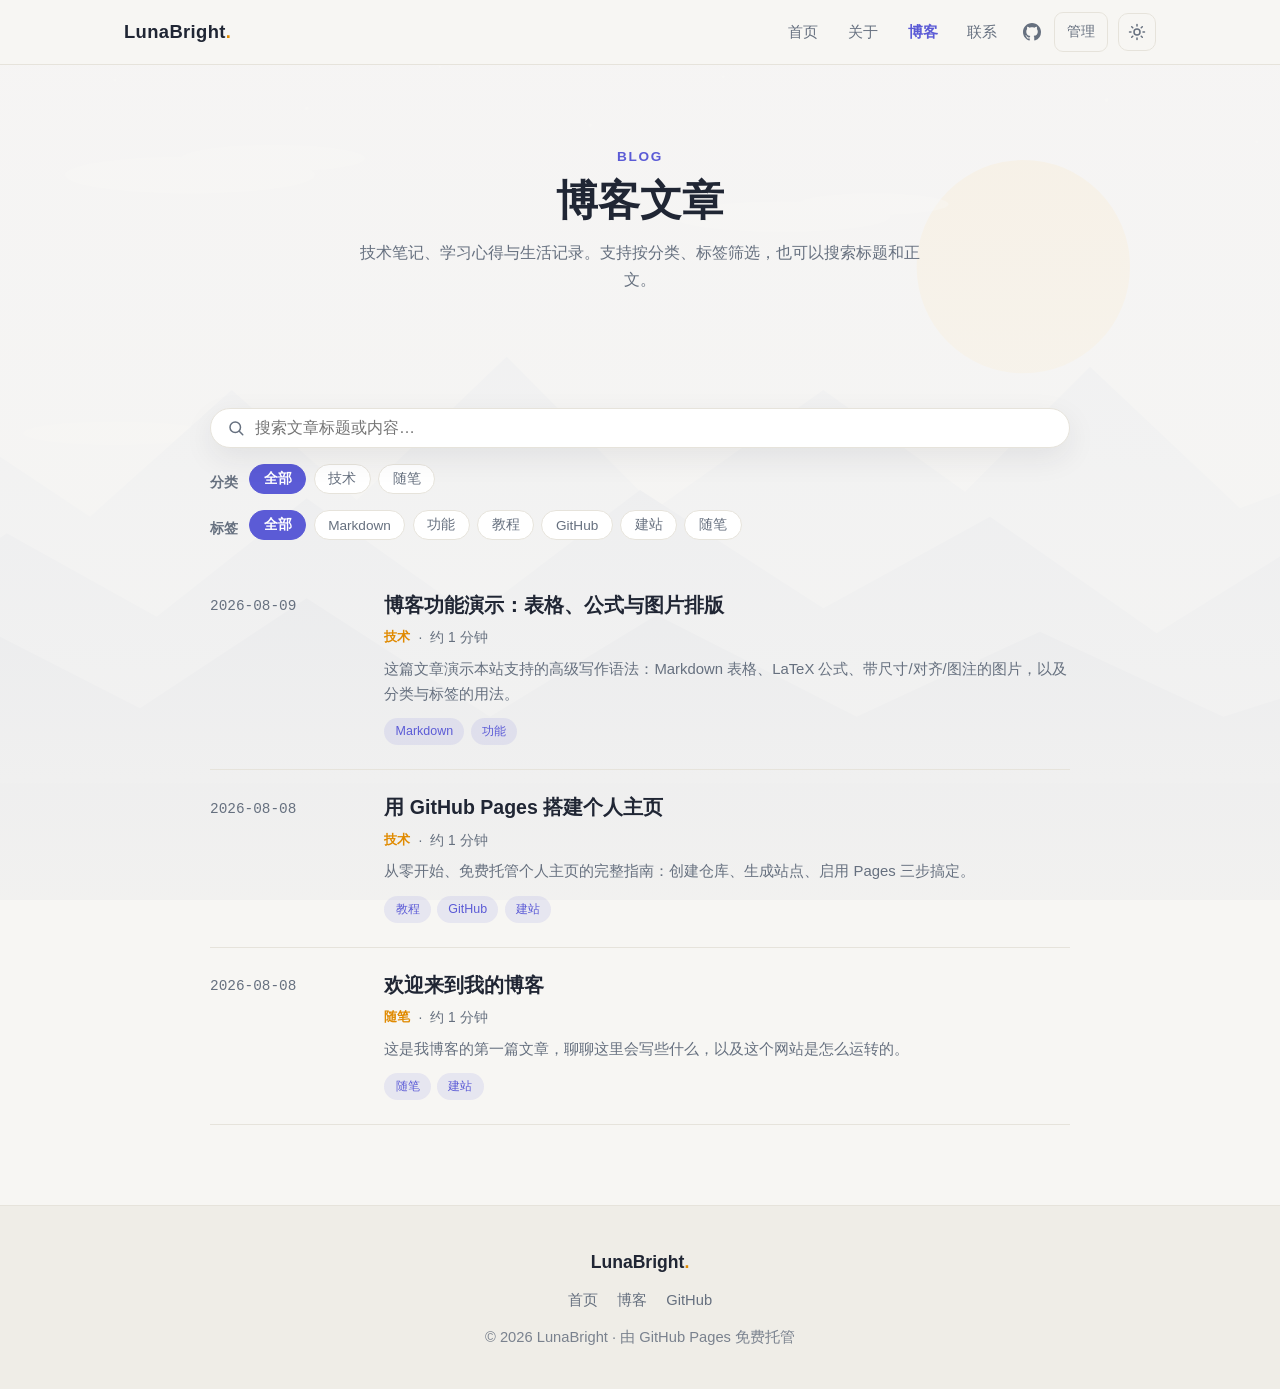
==== commit c48c3cf8: "修复部署工作流（github-pages 环境）、列表分隔符、搜索正文匹配片段，并补充后台上传排查说明" ====
--- a/blog/index.html
+++ b/blog/index.html
@@ -79,7 +79,7 @@
   <time class="post-list-date" datetime="2026-08-09">2026-08-09</time>
   <div class="post-list-main">
     <h2 class="post-list-title"><a href="../blog/posts/2026-08-09-blog-features.html">博客功能演示：表格、公式与图片排版</a></h2>
-    <p class="post-list-meta"><span class="post-list-category">技术</span><span>路</span><span>约 1 分钟</span></p>
+    <p class="post-list-meta"><span class="post-list-category">技术</span><span>·</span><span>约 1 分钟</span></p>
     <p class="post-list-excerpt">这篇文章演示本站支持的高级写作语法：Markdown 表格、LaTeX 公式、带尺寸/对齐/图注的图片，以及分类与标签的用法。</p>
     <div class="post-list-tags"><span class="tag">Markdown</span><span class="tag">功能</span></div>
   </div>
@@ -88,7 +88,7 @@
   <time class="post-list-date" datetime="2026-08-08">2026-08-08</time>
   <div class="post-list-main">
     <h2 class="post-list-title"><a href="../blog/posts/2026-08-08-github-pages-guide.html">用 GitHub Pages 搭建个人主页</a></h2>
-    <p class="post-list-meta"><span class="post-list-category">技术</span><span>路</span><span>约 1 分钟</span></p>
+    <p class="post-list-meta"><span class="post-list-category">技术</span><span>·</span><span>约 1 分钟</span></p>
     <p class="post-list-excerpt">从零开始、免费托管个人主页的完整指南：创建仓库、生成站点、启用 Pages 三步搞定。</p>
     <div class="post-list-tags"><span class="tag">教程</span><span class="tag">GitHub</span><span class="tag">建站</span></div>
   </div>
@@ -97,7 +97,7 @@
   <time class="post-list-date" datetime="2026-08-08">2026-08-08</time>
   <div class="post-list-main">
     <h2 class="post-list-title"><a href="../blog/posts/2026-08-08-welcome.html">欢迎来到我的博客</a></h2>
-    <p class="post-list-meta"><span class="post-list-category">随笔</span><span>路</span><span>约 1 分钟</span></p>
+    <p class="post-list-meta"><span class="post-list-category">随笔</span><span>·</span><span>约 1 分钟</span></p>
     <p class="post-list-excerpt">这是我博客的第一篇文章，聊聊这里会写些什么，以及这个网站是怎么运转的。</p>
     <div class="post-list-tags"><span class="tag">随笔</span><span class="tag">建站</span></div>
   </div>
--- a/assets/css/style.css
+++ b/assets/css/style.css
@@ -734,6 +734,16 @@
   font-size: 0.93rem;
 }
 
+.post-list-match {
+  margin: 0 0 0.7rem;
+  padding: 0.45rem 0.75rem;
+  border-radius: 8px;
+  background: var(--accent-soft);
+  color: var(--muted);
+  font-size: 0.88rem;
+  line-height: 1.65;
+}
+
 .post-list-tags {
   display: flex;
   flex-wrap: wrap;
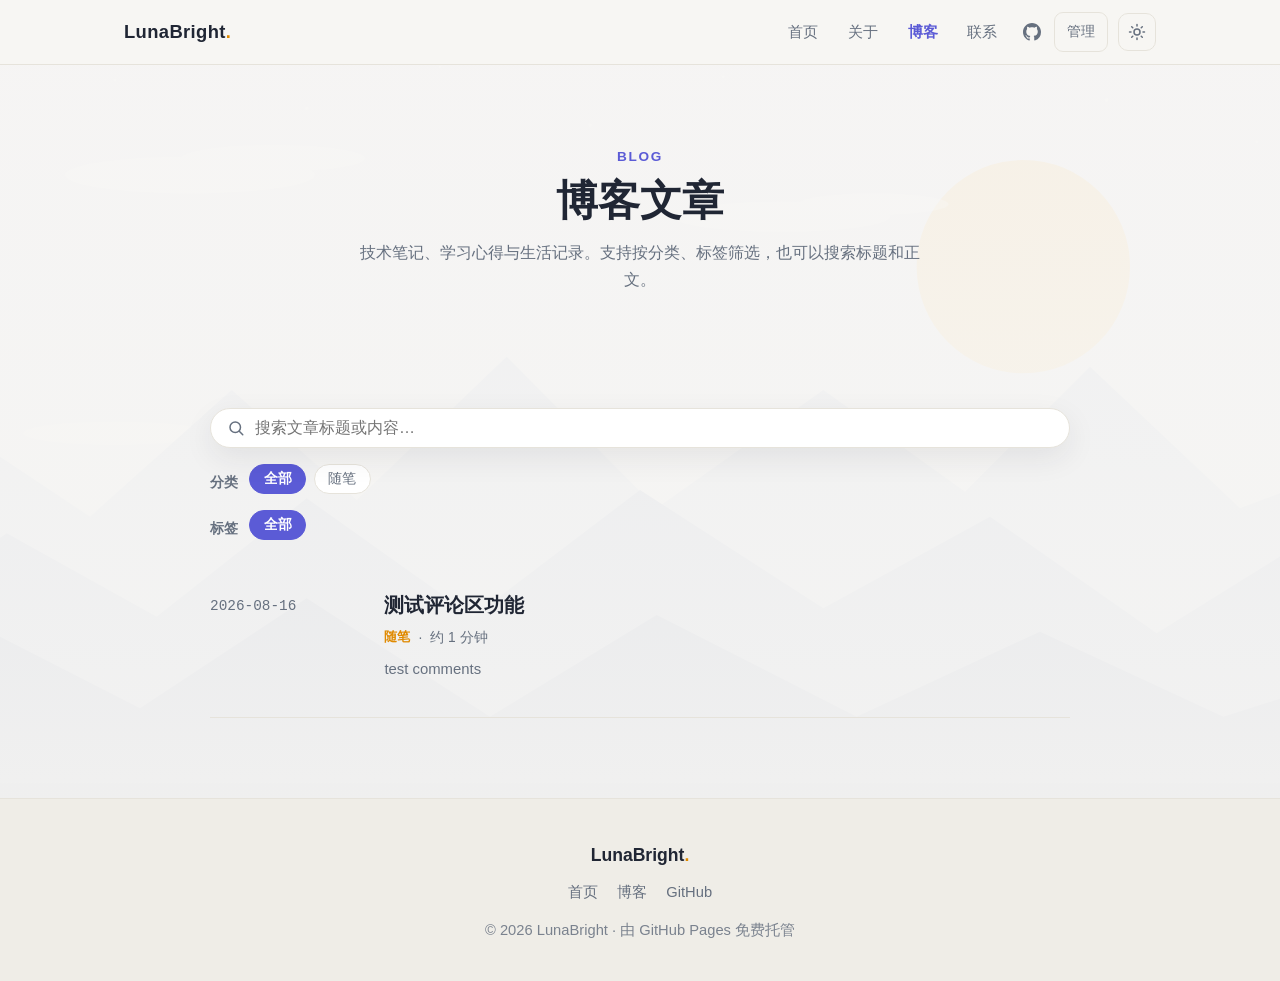
==== commit 118228c8: "移除首页后台可修改提示文案，并同步生成文件" ====
--- a/blog/index.html
+++ b/blog/index.html
@@ -56,7 +56,6 @@
           <span class="filter-label">分类</span>
           <div class="filter-chips" id="category-filters">
             <button class="filter-chip active" type="button" data-filter="category" data-value="">全部</button>
-<button class="filter-chip" type="button" data-filter="category" data-value="技术">技术</button>
 <button class="filter-chip" type="button" data-filter="category" data-value="随笔">随笔</button>
           </div>
         </div>
@@ -64,42 +63,18 @@
           <span class="filter-label">标签</span>
           <div class="filter-chips" id="tag-filters">
             <button class="filter-chip active" type="button" data-filter="tag" data-value="">全部</button>
-<button class="filter-chip" type="button" data-filter="tag" data-value="Markdown">Markdown</button>
-<button class="filter-chip" type="button" data-filter="tag" data-value="功能">功能</button>
-<button class="filter-chip" type="button" data-filter="tag" data-value="教程">教程</button>
-<button class="filter-chip" type="button" data-filter="tag" data-value="GitHub">GitHub</button>
-<button class="filter-chip" type="button" data-filter="tag" data-value="建站">建站</button>
-<button class="filter-chip" type="button" data-filter="tag" data-value="随笔">随笔</button>
           </div>
         </div>
         <p class="search-status" id="search-status"></p>
       </div>
       <div class="post-list" id="post-list">
-        <article class="post-list-item reveal" data-category="技术" data-tags="Markdown,功能" data-title="博客功能演示：表格、公式与图片排版" data-excerpt="这篇文章演示本站支持的高级写作语法：Markdown 表格、LaTeX 公式、带尺寸/对齐/图注的图片，以及分类与标签的用法。">
-  <time class="post-list-date" datetime="2026-08-09">2026-08-09</time>
+        <article class="post-list-item reveal" data-category="随笔" data-tags="" data-title="测试评论区功能" data-excerpt="test comments">
+  <time class="post-list-date" datetime="2026-08-16">2026-08-16</time>
   <div class="post-list-main">
-    <h2 class="post-list-title"><a href="../blog/posts/2026-08-09-blog-features.html">博客功能演示：表格、公式与图片排版</a></h2>
-    <p class="post-list-meta"><span class="post-list-category">技术</span><span>·</span><span>约 1 分钟</span></p>
-    <p class="post-list-excerpt">这篇文章演示本站支持的高级写作语法：Markdown 表格、LaTeX 公式、带尺寸/对齐/图注的图片，以及分类与标签的用法。</p>
-    <div class="post-list-tags"><span class="tag">Markdown</span><span class="tag">功能</span></div>
-  </div>
-</article>
-<article class="post-list-item reveal" data-category="技术" data-tags="教程,GitHub,建站" data-title="用 GitHub Pages 搭建个人主页" data-excerpt="从零开始、免费托管个人主页的完整指南：创建仓库、生成站点、启用 Pages 三步搞定。">
-  <time class="post-list-date" datetime="2026-08-08">2026-08-08</time>
-  <div class="post-list-main">
-    <h2 class="post-list-title"><a href="../blog/posts/2026-08-08-github-pages-guide.html">用 GitHub Pages 搭建个人主页</a></h2>
-    <p class="post-list-meta"><span class="post-list-category">技术</span><span>·</span><span>约 1 分钟</span></p>
-    <p class="post-list-excerpt">从零开始、免费托管个人主页的完整指南：创建仓库、生成站点、启用 Pages 三步搞定。</p>
-    <div class="post-list-tags"><span class="tag">教程</span><span class="tag">GitHub</span><span class="tag">建站</span></div>
-  </div>
-</article>
-<article class="post-list-item reveal" data-category="随笔" data-tags="随笔,建站" data-title="欢迎来到我的博客" data-excerpt="这是我博客的第一篇文章，聊聊这里会写些什么，以及这个网站是怎么运转的。">
-  <time class="post-list-date" datetime="2026-08-08">2026-08-08</time>
-  <div class="post-list-main">
-    <h2 class="post-list-title"><a href="../blog/posts/2026-08-08-welcome.html">欢迎来到我的博客</a></h2>
+    <h2 class="post-list-title"><a href="../blog/posts/2026-08-16-.html">测试评论区功能</a></h2>
     <p class="post-list-meta"><span class="post-list-category">随笔</span><span>·</span><span>约 1 分钟</span></p>
-    <p class="post-list-excerpt">这是我博客的第一篇文章，聊聊这里会写些什么，以及这个网站是怎么运转的。</p>
-    <div class="post-list-tags"><span class="tag">随笔</span><span class="tag">建站</span></div>
+    <p class="post-list-excerpt">test comments</p>
+    <div class="post-list-tags"></div>
   </div>
 </article>
       </div>
@@ -109,7 +84,7 @@
     </div>
   </section>
 
-  <script type="application/json" id="search-index">[{"title": "博客功能演示：表格、公式与图片排版", "url": "posts/2026-08-09-blog-features.html", "date": "2026-08-09", "category": "技术", "tags": ["Markdown", "功能"], "excerpt": "这篇文章演示本站支持的高级写作语法：Markdown 表格、LaTeX 公式、带尺寸/对齐/图注的图片，以及分类与标签的用法。", "content": "这篇文章用来演示本站博客支持的各种写作语法，方便你在后台写文章时直接参考。 Markdown 表格 表格用竖线语法书写，第一行是表头，第二行是分隔线： 功能 语法 示例 表格 | 列 | 列 | 本表格 公式 $...$ $E=mc^2$ 图片 见下文 粗体 文字 加粗 LaTeX 公式 行内公式用单个美元符号包裹：质能方程 $E=mc^2$，勾股定理 $a^2 + b^2 = c^2$。 块级公式用两个美元符号： $$ \\int_{-\\infty}^{+\\infty} e^{-x^2}\\,dx = \\sqrt{\\pi} $$ 图片排版 普通图片直接写： 需要控制大小、对齐和添加图注时，用扩展语法（顺序可调，用逗号分隔）： 这是本站默认背景图，可在后台「站点设置」中更换 也可以左对齐、缩小显示： 左对齐示例 分类与标签 每篇文章可以设置一个 分类 （默认提供：技术 / 生活 / 随笔）和任意多个 标签 。博客页顶部可以按分类、标签筛选，也可以用右上角的搜索框搜索标题和正文。 提示：图片尺寸支持百分比或像素值，例如 width:320px ；对齐支持 left / center / right 。"}, {"title": "用 GitHub Pages 搭建个人主页", "url": "posts/2026-08-08-github-pages-guide.html", "date": "2026-08-08", "category": "技术", "tags": ["教程", "GitHub", "建站"], "excerpt": "从零开始、免费托管个人主页的完整指南：创建仓库、生成站点、启用 Pages 三步搞定。", "content": "GitHub Pages 是 GitHub 提供的 免费静态网站托管服务 。这篇文章记录我搭建这个主页的完整过程，也方便你参考。 第一步：创建仓库 个人主页的仓库名必须和你的 GitHub 用户名一致，格式是 用户名.github.io 。 # 例如用户名为 LunaBright # 仓库名就是 LunaBright.github.io 第二步：准备网站文件 本站点的结构如下： . ├── index.html # 首页（由 build.py 自动更新“最新文章”） ├── blog/ # 博客列表与文章页（自动生成） ├── posts/ # 文章源文件，写 Markdown 的地方 ├── pages/ # 页面内容模板 ├── templates/ # 页头 / 页脚共享模板 ├── assets/ # 样式、脚本、图标 └── build.py # 站点生成器 写完文章后，运行生成器即可： python build.py 第三步：启用 GitHub Pages 进入仓库的 Settings → Pages Source 选择 Deploy from a branch Branch 选择 main ，目录选择 / (root) 点击 Save ，稍等一分钟即可访问 访问地址就是 https://用户名.github.io 。 几个实用提示 仓库里的 .nojekyll 空文件可以跳过 Jekyll 构建，纯静态页面部署更快 文章更新后记得先运行 python build.py 再推送 想换域名？在仓库 Settings 的 Custom domain 里配置，并添加一条 CNAME 解析即可 以上就是搭建的全部过程。如果你也在折腾自己的小站，欢迎和我交流！✌️"}, {"title": "欢迎来到我的博客", "url": "posts/2026-08-08-welcome.html", "date": "2026-08-08", "category": "随笔", "tags": ["随笔", "建站"], "excerpt": "这是我博客的第一篇文章，聊聊这里会写些什么，以及这个网站是怎么运转的。", "content": "欢迎来到我的小站！🎉 这是我搭建个人主页后写下的第一篇文章。之后我会在这里分享： 技术笔记：Python、Web 开发、Git 等 学习心得：读书、课程、项目复盘 生活记录：一些值得记住的瞬间 这个网站是怎么工作的？ 这个站点是 纯静态网站 ，通过 build.py 把 Markdown 文章转换成 HTML 页面，再托管在 GitHub Pages 上，完全免费、不需要服务器。 如果你对搭建过程感兴趣，可以看看我写的《用 GitHub Pages 搭建个人主页》。 如何发布一篇新文章？ 步骤非常简单： 在 posts/ 目录下新建一个 Markdown 文件 在文件开头写上标题、日期和标签 运行 python build.py 生成页面 用 git push 推送到 GitHub 代码块长这样： python build.py 写起来只需要会 Markdown 就行，非常轻量。我们下一篇见！👋"}]</script>
+  <script type="application/json" id="search-index">[{"title": "测试评论区功能", "url": "posts/2026-08-16-.html", "date": "2026-08-16", "category": "随笔", "tags": [], "excerpt": "test comments", "content": "测试"}]</script>
   <script src="../assets/js/search.js" defer></script>
   </main>
   <footer class="site-footer">
